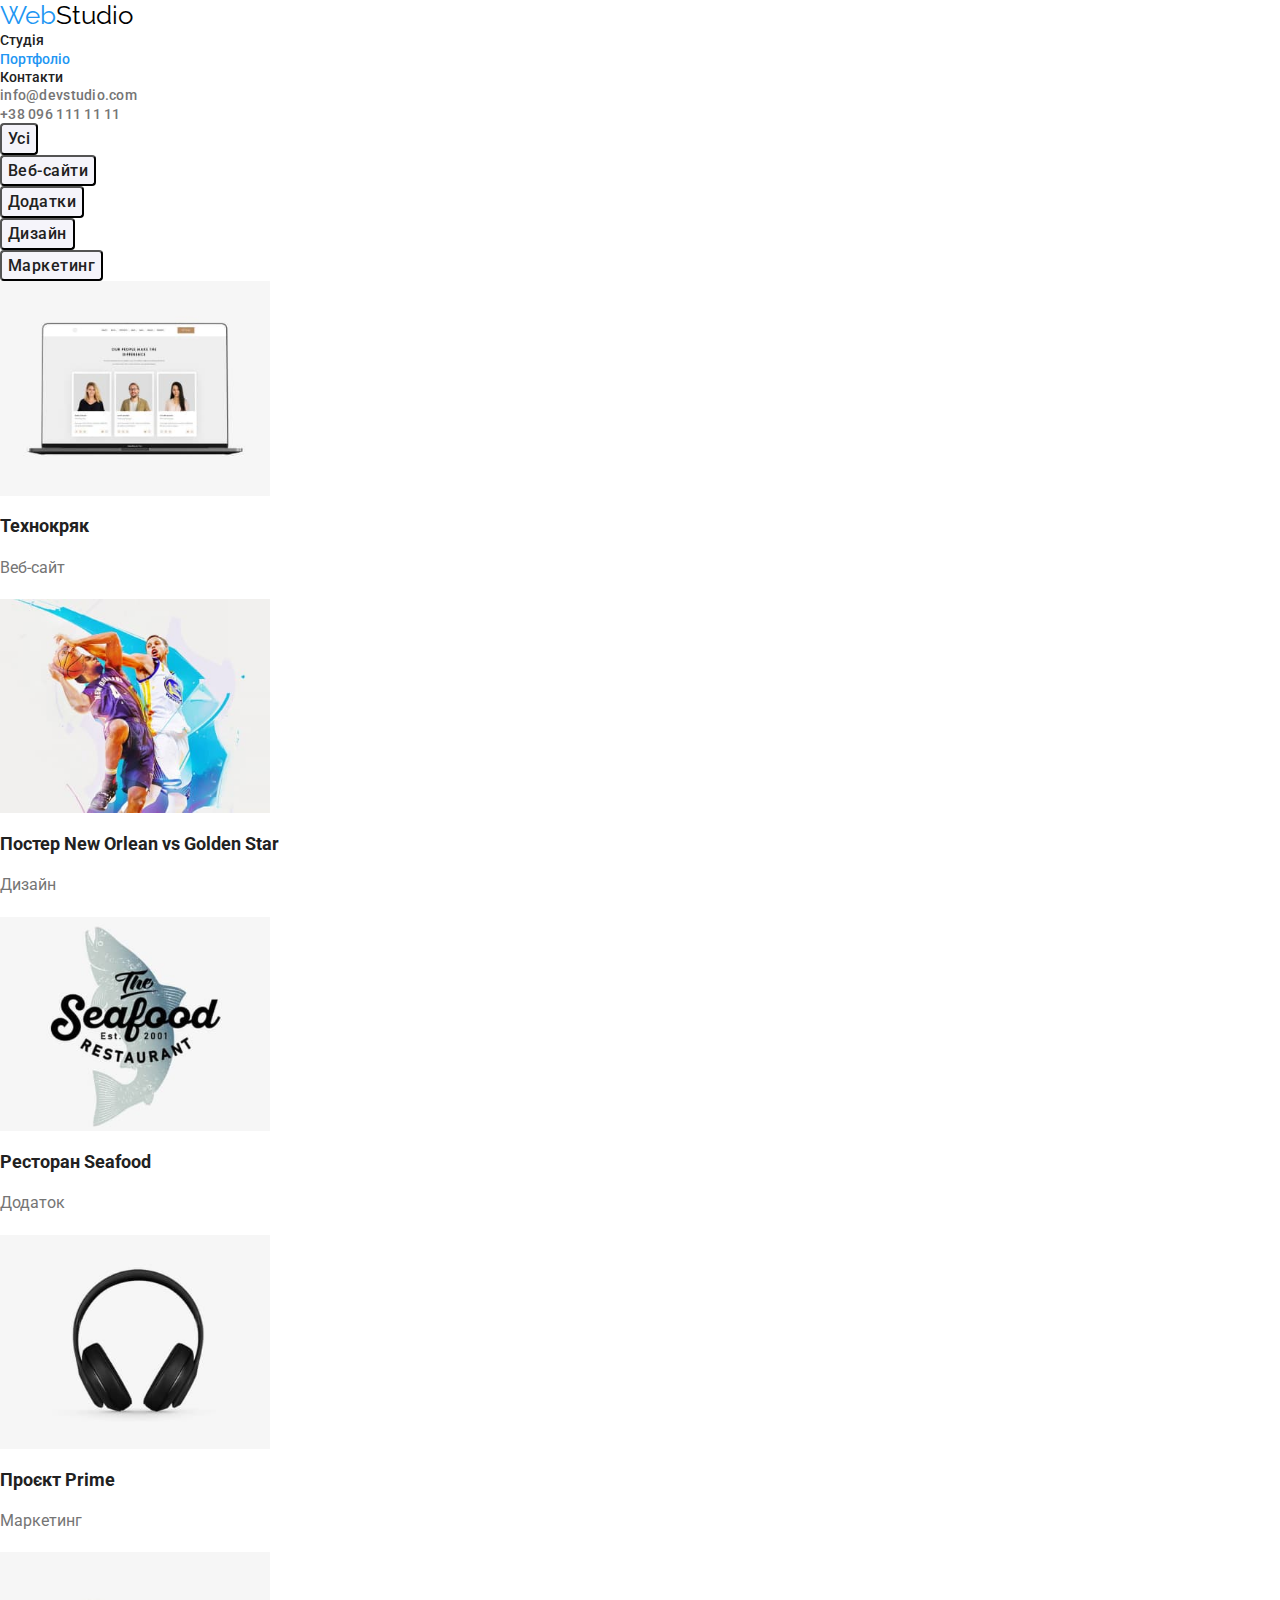
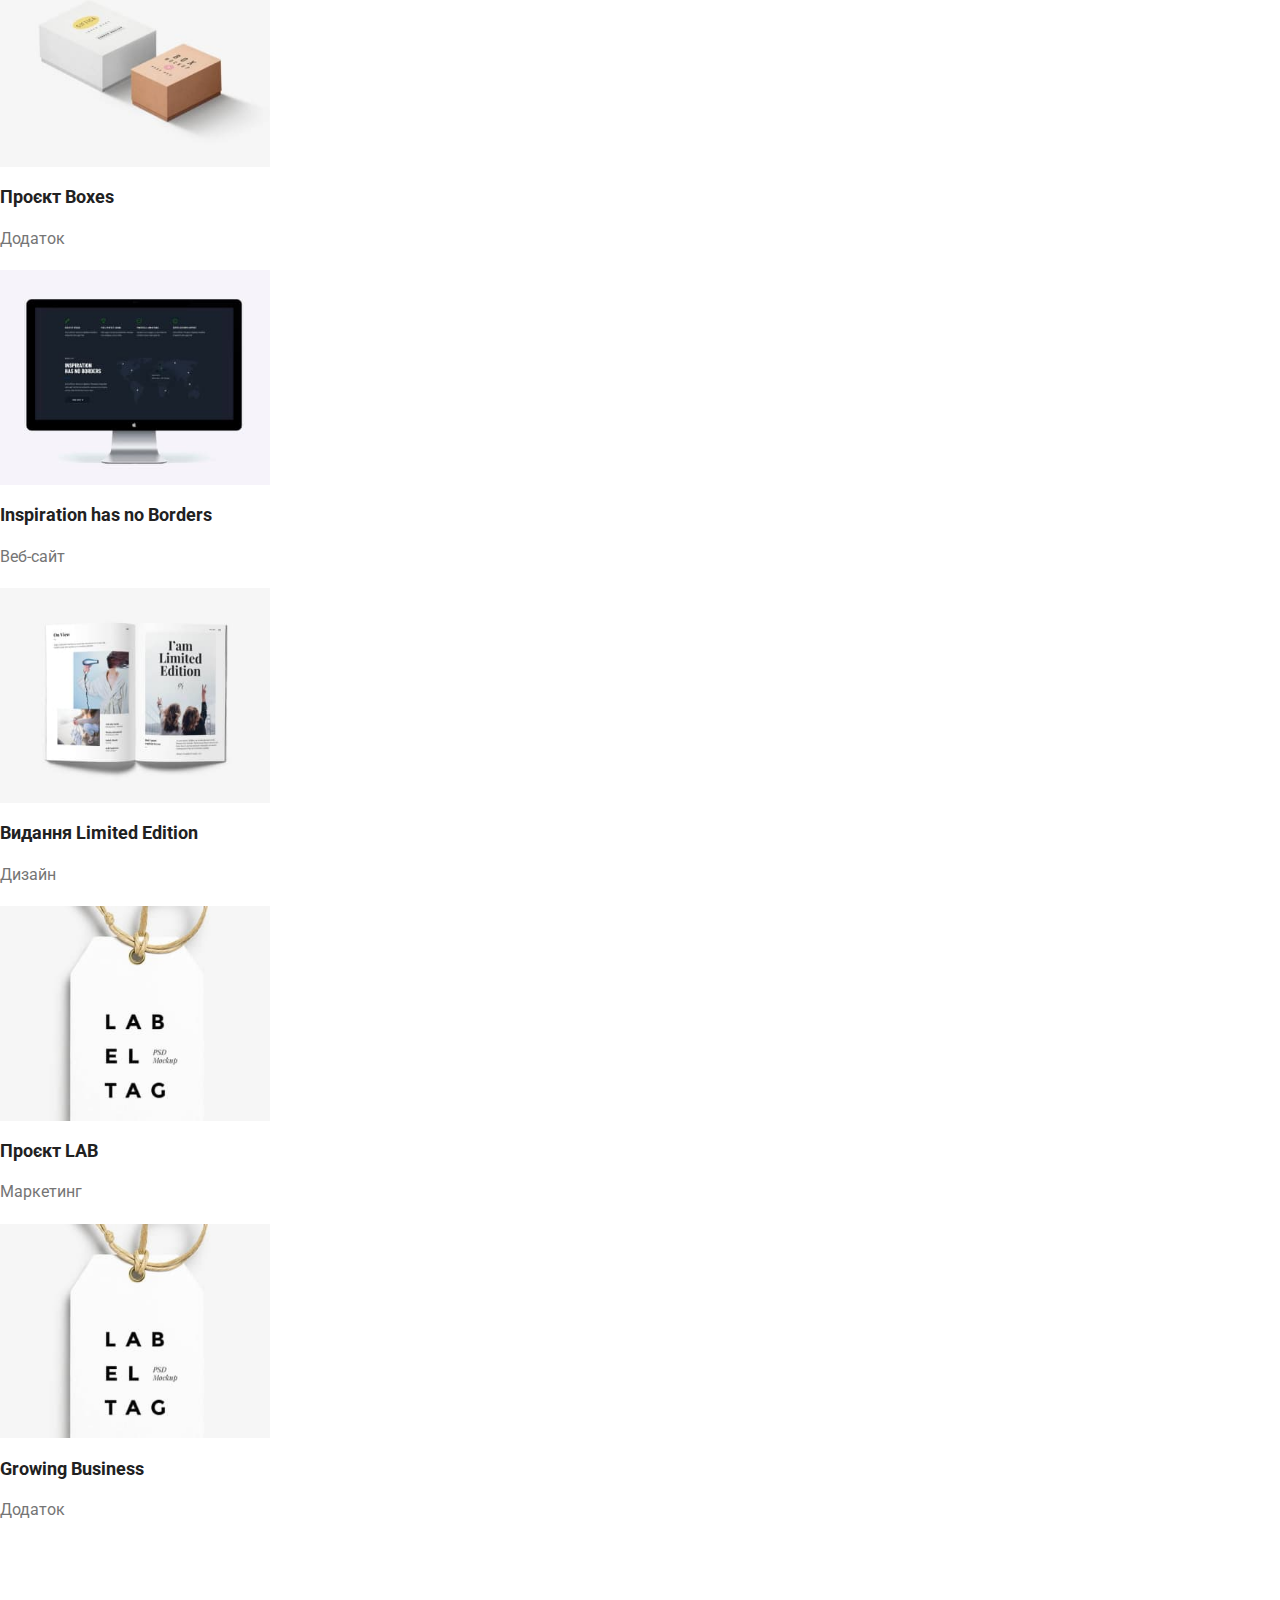
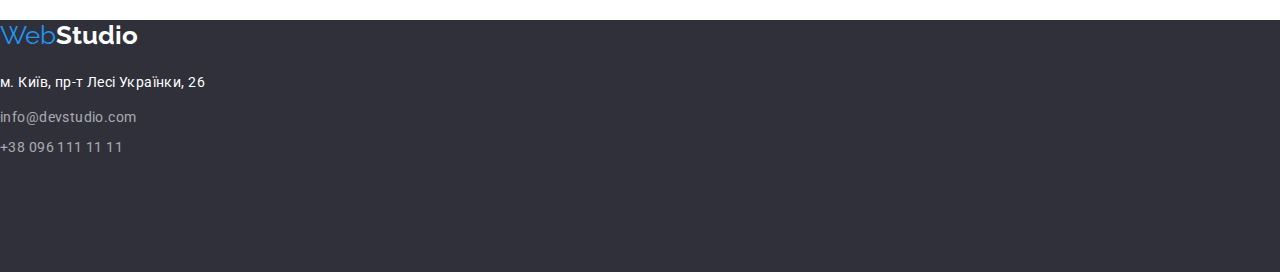
==== portfolio.html @ e9d761c6 "HW3_1" ====
<!DOCTYPE html>
<html lang="uk">

<head>
    <meta charset="UTF-8">
    <meta http-equiv="X-UA-Compatible" content="IE=edge">
    <meta name="viewport" content="width=device-width, initial-scale=1.0">
    <title>Портфоліо</title>
    <link rel="preconnect" href="https://fonts.googleapis.com">
    <link rel="preconnect" href="https://fonts.gstatic.com" crossorigin>
    <link
        href="https://fonts.googleapis.com/css2?family=Montserrat:wght@400;700&family=Raleway:wght@700&family=Roboto:wght@400;500;700;900&display=swap"
        rel="stylesheet">
        <link rel="stylesheet" href="https://cdnjs.cloudflare.com/ajax/libs/modern-normalize/1.1.0/modern-normalize.min.css">
    <link rel="stylesheet" href="./css/styles.css">
</head>

<body>
    <!-- Шапка -->
    <header>
        <nav>
            <a class="logo-link" href="/index.html">Web<span class="logo-header">Studio</span></a>
        <ul class="site-nav-list">
            <li ><a href="./index.html" class="link">Студія</a></li>
            <li><a href="./portfolio.html" class="link-current">Портфоліо</a></li>
            <li><a href="" class="link">Контакти</a></li>
            </ul>
        </nav>

        <ul>
            <li><a href="mailto:info@devstudio.com" class="link-adress">info@devstudio.com</a></li>
            <li><a href="tel:380961111111" class="link-adress">+38 096 111 11 11</a></li>
        </ul>
        
    </header>
    <main>
        <!-- Блок Нав -->
       <section class="section-nav">
        <ul>
           <li><button type="button" class="section-nav-button">Усі</bytton></li>
           <li><button type="button" class="section-nav-button">Веб-сайти</bytton></li>
           <li><button type="button" class="section-nav-button">Додатки</bytton></li>
           <li><button type="button" class="section-nav-button">Дизайн</bytton></li>
           <li><button type="button" class="section-nav-button">Маркетинг</bytton></li>
        </ul>
       
       <!-- Приклади робіт-->
    
            <ul class="section-example"> 
            <li><img src="./images/web-site.jpg" width="270" alt="Технокряк Вебсайт">
                <h2 class="section-example-tittle">Технокряк</h2>
                <p class="section-example-text">Веб-сайт</p>
            </li>
            <li><img src="./images/design.jpg" width="270" alt="Poster New Orlean vs Golden Star">
                <h2 class="section-example-tittle">Постер New Orlean vs Golden Star</h2>
                <p class="section-example-text">Дизайн</p>
            </li>
            <li><img src="./images/addition.jpg" width="270" alt="Ресторан Seafood">
                <h2 class="section-example-tittle">Ресторан Seafood</h2>
                <p class="section-example-text">Додаток</p>
            </li>
            <li><img src="./images/project-prime.jpg" width="270" alt="Проєкт Prime">
                <h2 class="section-example-tittle">Проєкт Prime</h2>
                <p class="section-example-text">Маркетинг</p>
            </li>
            <li><img src="./images/project-boxes.jpg" width="270" alt="Проєкт Boxes">
                <h2 class="section-example-tittle">Проєкт Boxes</h2>
                <p class="section-example-text">Додаток</p>
            </li>
            <li><img src="./images/Inspiration-has-no-Borders-site.jpg" width="270" alt="Web site Inspiration has no Borders">
                <h2 class="section-example-tittle">Inspiration has no Borders</h2>
                <p class="section-example-text">Веб-сайт</p>
            </li>
            <li><img src="./images/Limited-Edition-design.jpg" width="270" alt="Видання Limited Edition">
                <h2 class="section-example-tittle">Видання Limited Edition</h2>
                <p class="section-example-text">Дизайн</p>
            </li>
            <li><img src="./images/project-lab.jpg" width="270" alt="Проєкт LAB">
                <h2 class="section-example-tittle">Проєкт LAB</h2>
                <p class="section-example-text">Маркетинг</p>
            </li>
            <li><img src="./images/project-lab.jpg" width="270" alt="Growing Business">
                <h2 class="section-example-tittle">Growing Business</h2>
                <p class="section-example-text">Додаток</p>
            </li>
        </ul>
    </section>
    </main>
    <!-- Футер -->
    <footer class="footer">
        <a class="logo-link" href="/index.html">Web<span class="logo-footer">Studio</span></a>
        <address class="adress">
        м. Київ, пр-т Лесі Українки, 26
        </address>
        
        <address>
            <a href="mailto:info@devstudio.com"><p class="footer-adress">info@devstudio.com</p></a>
            <a href="tel:+380961111111"><p class="footer-adress">+38 096 111 11 11</p></a>
        </address>
    </footer>
</body>

</html>
---- css/styles.css ----
body {
background-color: #FFFFFF;
color: #212121;
font-style: normal;
font-weight: 400;
font-family: 'Roboto', 'Montserrat', 'Raleway', sans-serif;
}
ul {
    list-style: none;
    padding: 0;
        margin: 0;
}
.list {
    padding: 0;
    margin: 0;
}

/* h1,
h2,
h3,
p,
ul {
    margin-top: 0;
    margin-bottom: 0;
} */

:root {
    --primary-text-color: #212121;
    --secondary-text-color: #757575;
    --white-color: #FFFFFF;
    --accent-color: #2196F3;
    --secondary-back-color: #F5F5F5;
}
/* колір основного тексту #212121 */

/* колір другорядного тексту #757575 */

/* білий колір #FFFFFF */

/* акцент #2196F3 */

/* другорядний колір фону #F5F5F5 */



/* Шапка */
.logo-link{
    font-family: 'Raleway';
        font-style: normal;
        font-size: 26px;
        line-height: 1.2;
         color: #2196F3;
}

.logo-header {
    font-family: 'Raleway';
font-style: normal;
font-size: 26px;
line-height: 1.2;
color: #000;
}

 a{
    text-decoration: none;
}

.link-current {
    font-family: 'Roboto';
    font-style: normal;
    font-weight: 500;
    font-size: 14px;
    line-height: 1.15;
    color: #2196F3;
}

.link {
    font-family: 'Roboto';
    font-style: normal;
    font-weight: 500;
    font-size: 14px;
    line-height: 1.15;
    color: var(--primary-text-color);
}

.link-adress {
    font-family: 'Roboto';
    font-style: normal;
    font-weight: 500;
    font-size: 14px;
    line-height: 1.2;
    letter-spacing: 0.02em;
    
    color: #757575;
}

.container {
    margin-left: 15px;
    margin-right: 15px;
    width: 1200px;
    outline: 2px solid tomato;
}

/* Блок Герой */
.hero {
    margin: 0px;
    background: #2F303A;
    text-align: center;
}
.hero-description {
      margin-top: 0px;
      padding-top: 200px;
      padding-bottom: 30px;
      margin-bottom: 40px;  
      background: #2F303A;
    color: #FFFFFF;
    font-family: 'Roboto';
font-style: normal;
font-weight: 900;
font-size: 44px;
line-height: 1.4;
letter-spacing: 0.06em;
text-transform: uppercase;
}

.hero-button {
    width: 216px;
    height: 50px;
    left: 692px;
    top: 430px;
    background: #2196F3;
    box-shadow: 0px 4px 4px rgba(0, 0, 0, 0.15);
border-radius: 4px;

    font-family: 'Roboto';
    font-style: normal;
    font-size: 16px;
    font-weight: 700;
    line-height: 1.9;
    letter-spacing: 0.06em;
    color: #FFFFFF;
}

/* < !-- Блок Списку --> */
.section {
    margin-top: 94px;
    margin-bottom: 94px;
}
.section-tittle {
    margin-top: 0;
    margin-bottom: 10;
    font-family: 'Roboto';
    font-style: normal;
    font-size: 14px;
    line-height: 1.2;
    letter-spacing: 0.03em;
    text-transform: uppercase;
    
    color: #212121;
    
}

.section-description {
   
    font-family: 'Roboto';
font-style: normal;
font-size: 14px;
line-height: 1.2;
/* or 171% */

letter-spacing: 0.03em;

color: #757575;  
       }

/* Блок з Фото */

.foto .tittle {
    text-align: center;
    margin-top: 0;
    margin-bottom: 50px;
        font-size: 36px;
        line-height: 1.2;
}
/* < !-- Команда --> */
.team {
    display: inline-block;
    margin-top: 94px;
    padding-bottom: 94px;
    width: 1600px;
height: 648px;
left: 0px;
top: 1446px;
background: #F5F4FA;
}

.team-tittle {
    padding-top: 94px;
    padding-bottom: 50px;
    font-family: 'Roboto';
    font-style: normal;
    font-size: 36px;
    line-height: 1.2;
    text-align: center;
    letter-spacing: 0.03em;
    
    color: #212121;
}

.team-name {
    font-family: 'Roboto';
    font-style: normal;
    font-weight: 500;
    font-size: 16px;
    line-height: 1.2;
    letter-spacing: 0.03em;
    
    color: #212121;
    
        
}

    .team-description {
        font-family: 'Roboto';
        font-style: normal;
        font-size: 16px;
        line-height: 1.2;
        letter-spacing: 0.03em;
        color: #757575;
        margin-bottom: 20px;
    }

/* Футер */
.footer {
    margin-top: 94px;
    width: 1600px;
    height: 252px;
    left: 0px;
    top: 2094px;
    color: #FFFFFF;
    background: #2F303A;

   }
.adress {
    margin-top: 20px;
    font-family: 'Roboto';
font-style: normal;
font-size: 14px;
line-height: 1.7;
letter-spacing: 0.03em;
color: #FFFFFF;
}
.footer-adress {
    margin-top: 9px
    font-family: 'Roboto';
font-style: normal;
font-size: 14px;
line-height: 1.2;
letter-spacing: 0.03em;

color: rgba(255, 255, 255, 0.6);
}   
.logo-footer {
    font-family: 'Raleway';
font-style: normal;
font-weight: 700;
font-size: 26px;
line-height: 1.2;
color: #FFF;
}
/* Портфоліо Блок Нав */


.section-nav-button {
cursor: pointer;   
background-color:  #F5F4FA;
border-radius: 4px;

font-family: 'Roboto';
font-style: normal;
font-weight: 500;
font-size: 16px;
line-height: 1.6;
text-align: center;
letter-spacing: 0.03em;

color: #212121;
} 

.section-nav-button:hover {
    background-color: var(--accent-color);
    color: var(--white-color);
}


/* Приклади Робіт */

.section-example-tittle {
     
        font-weight: 700;
        font-size: 18px;
        line-height: 1.2;
          
        
    
        color: #212121;
}

.section-example-text 

{font-family: 'Roboto';
font-style: normal;
font-weight: 400;
font-size: 16px;
line-height: 1.9;
color: #757575;
}




.link:hover {
color: var(--accent-color)
}

.link:focus {
    color: var(--accent-color);
}

.link:active {
    color: var(--accent-color)
}

.link-current:hover {
    color:var(--accent-color)
}

.link-current:focus {
    color: var(--accent-color);
}

.link-current:active {
    color:var(--accent-color)
}
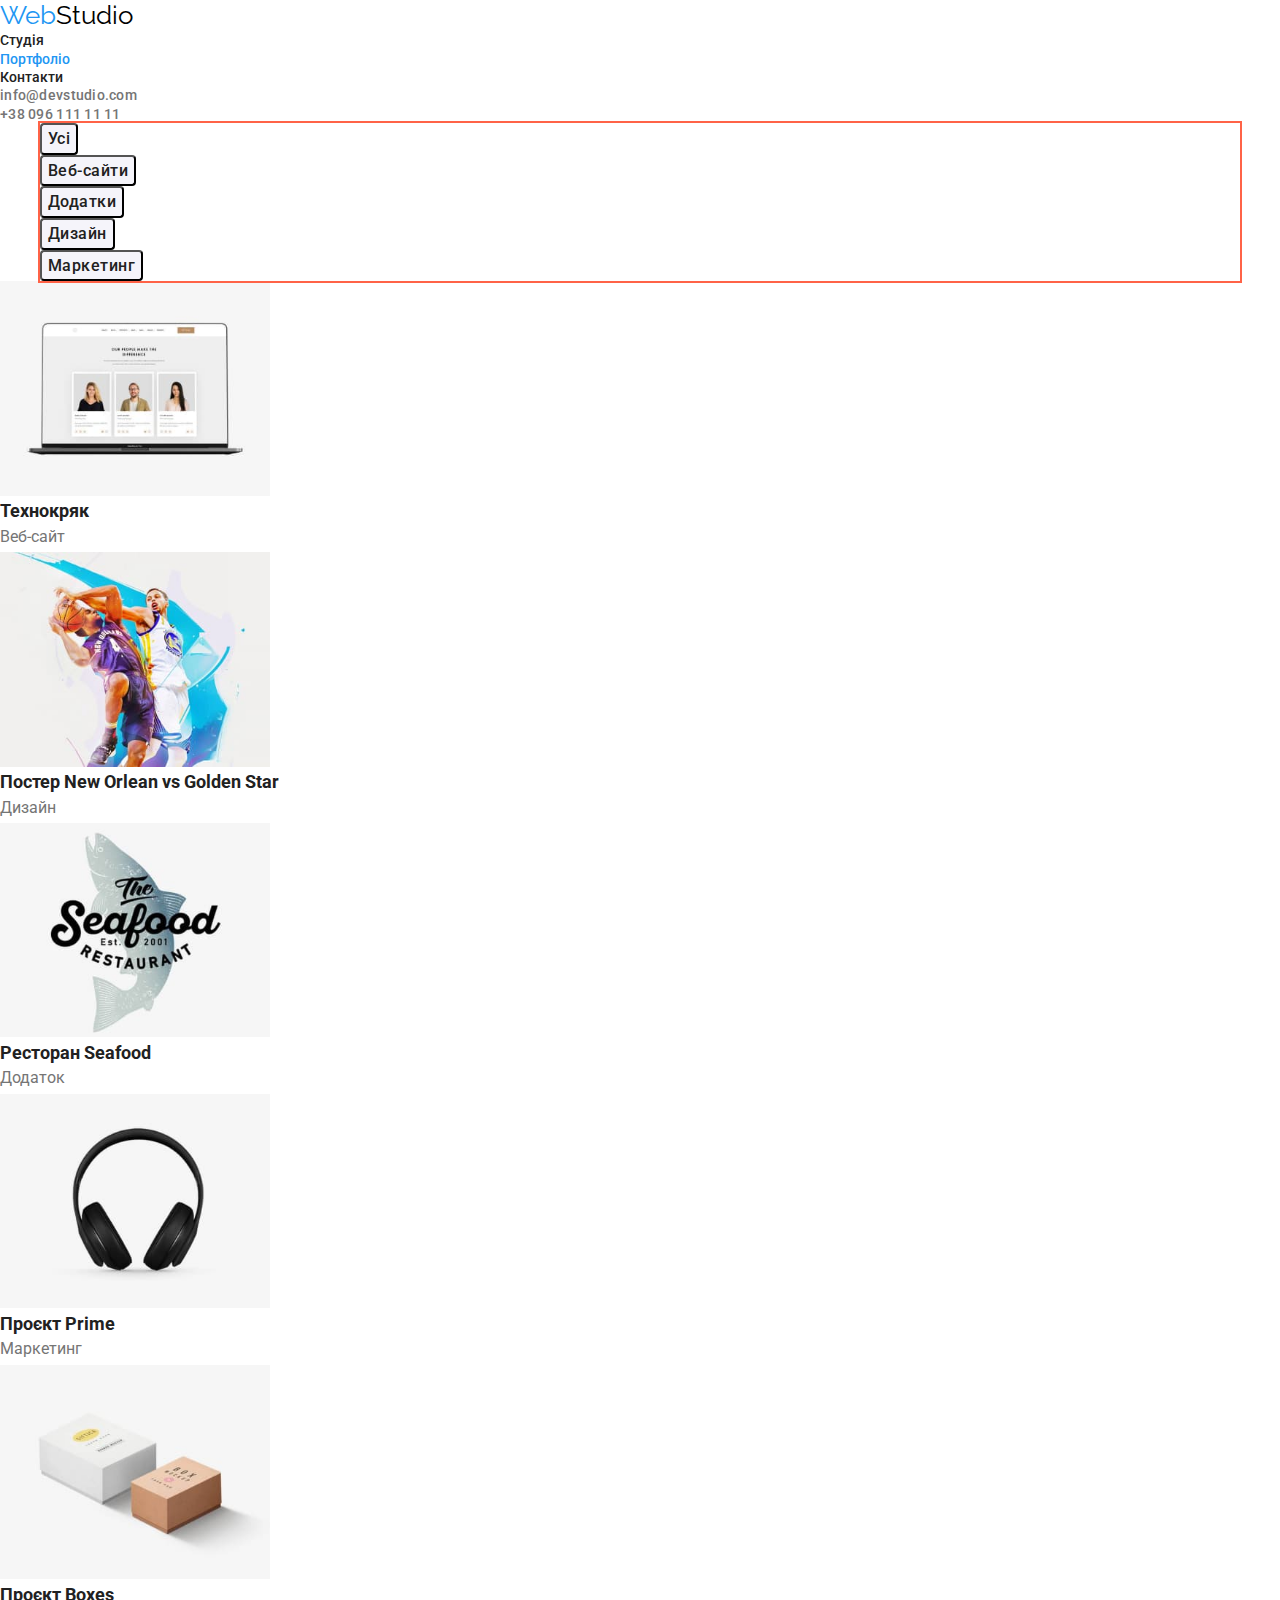
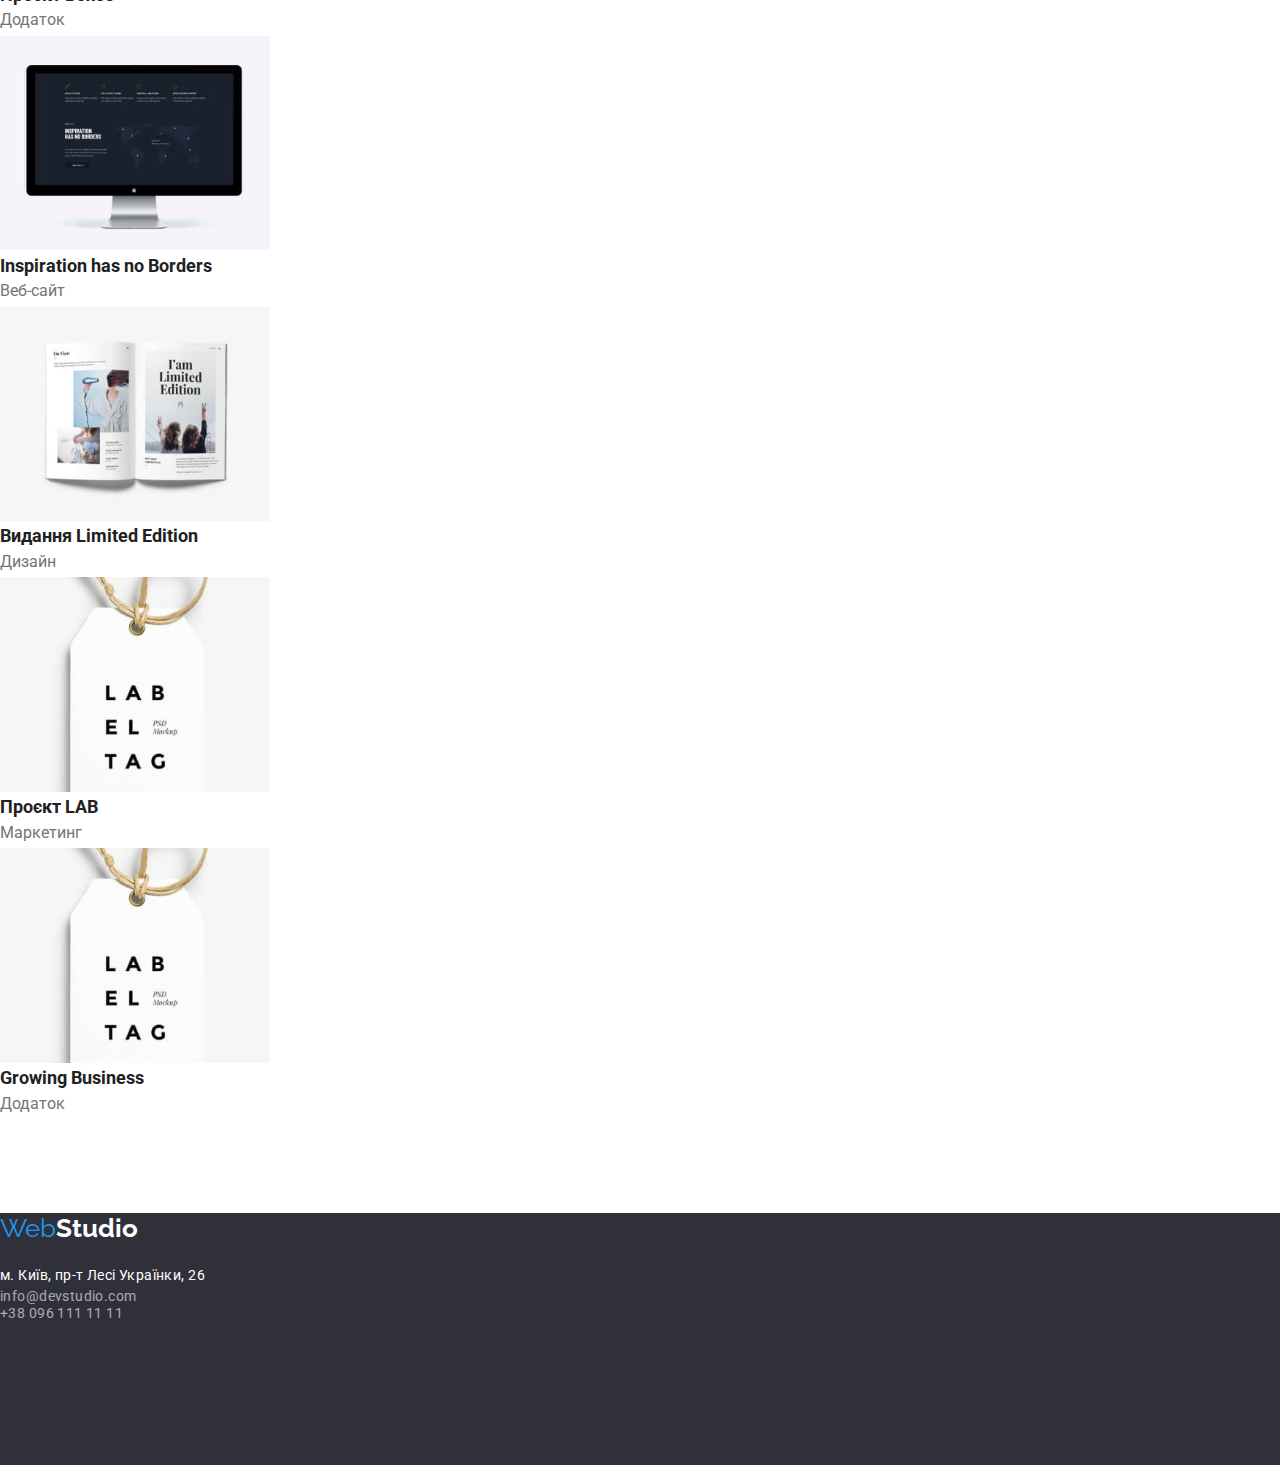
==== commit a8357fe5: "hw3_02" ====
--- a/portfolio.html
+++ b/portfolio.html
@@ -36,13 +36,21 @@
     <main>
         <!-- Блок Нав -->
        <section class="section-nav">
-        <ul>
-           <li><button type="button" class="section-nav-button">Усі</bytton></li>
-           <li><button type="button" class="section-nav-button">Веб-сайти</bytton></li>
-           <li><button type="button" class="section-nav-button">Додатки</bytton></li>
-           <li><button type="button" class="section-nav-button">Дизайн</bytton></li>
-           <li><button type="button" class="section-nav-button">Маркетинг</bytton></li>
-        </ul>
+        <div class="container">
+            <ul>
+                <li><button type="button" class="section-nav-button">Усі</bytton>
+                </li>
+                <li><button type="button" class="section-nav-button">Веб-сайти</bytton>
+                </li>
+                <li><button type="button" class="section-nav-button">Додатки</bytton>
+                </li>
+                <li><button type="button" class="section-nav-button">Дизайн</bytton>
+                </li>
+                <li><button type="button" class="section-nav-button">Маркетинг</bytton>
+                </li>
+            </ul>
+        </div>
+        
        
        <!-- Приклади робіт-->
     
--- a/css/styles.css
+++ b/css/styles.css
@@ -15,18 +15,19 @@
     margin: 0;
 }
 
-/* h1,
+h1,
 h2,
 h3,
 p,
 ul {
     margin-top: 0;
     margin-bottom: 0;
-} */
+}
 
 :root {
     --primary-text-color: #212121;
     --secondary-text-color: #757575;
+
     --white-color: #FFFFFF;
     --accent-color: #2196F3;
     --secondary-back-color: #F5F5F5;
@@ -42,8 +43,47 @@
 /* другорядний колір фону #F5F5F5 */
 
 
+/* Header */
+.header {
+width: 1600px;
+margin: 0 auto;
+}
+
+.container {
+    margin-left: 15px;
+    margin-right: 15px;
+    width: 1200px;
+    outline: 2px solid tomato;
+    margin: 0 auto;
+}
 
 /* Шапка */
+.header-container {
+    display: flex;
+    justify-content: space-between;
+    align-items: center;
+    gap: 344px;
+}
+
+.header-nav {
+    display: flex;
+    justify-content: space-between;
+    flex-grow: 1;
+    align-items: center;
+    gap: 94px
+}
+
+.header-menu {
+    display: flex;
+    gap: 50px;
+}
+
+.header-adress {
+    display: flex;
+    gap: 50px;
+}
+
+
 .logo-link{
     font-family: 'Raleway';
         font-style: normal;
@@ -93,12 +133,7 @@
     color: #757575;
 }
 
-.container {
-    margin-left: 15px;
-    margin-right: 15px;
-    width: 1200px;
-    outline: 2px solid tomato;
-}
+
 
 /* Блок Герой */
 .hero {
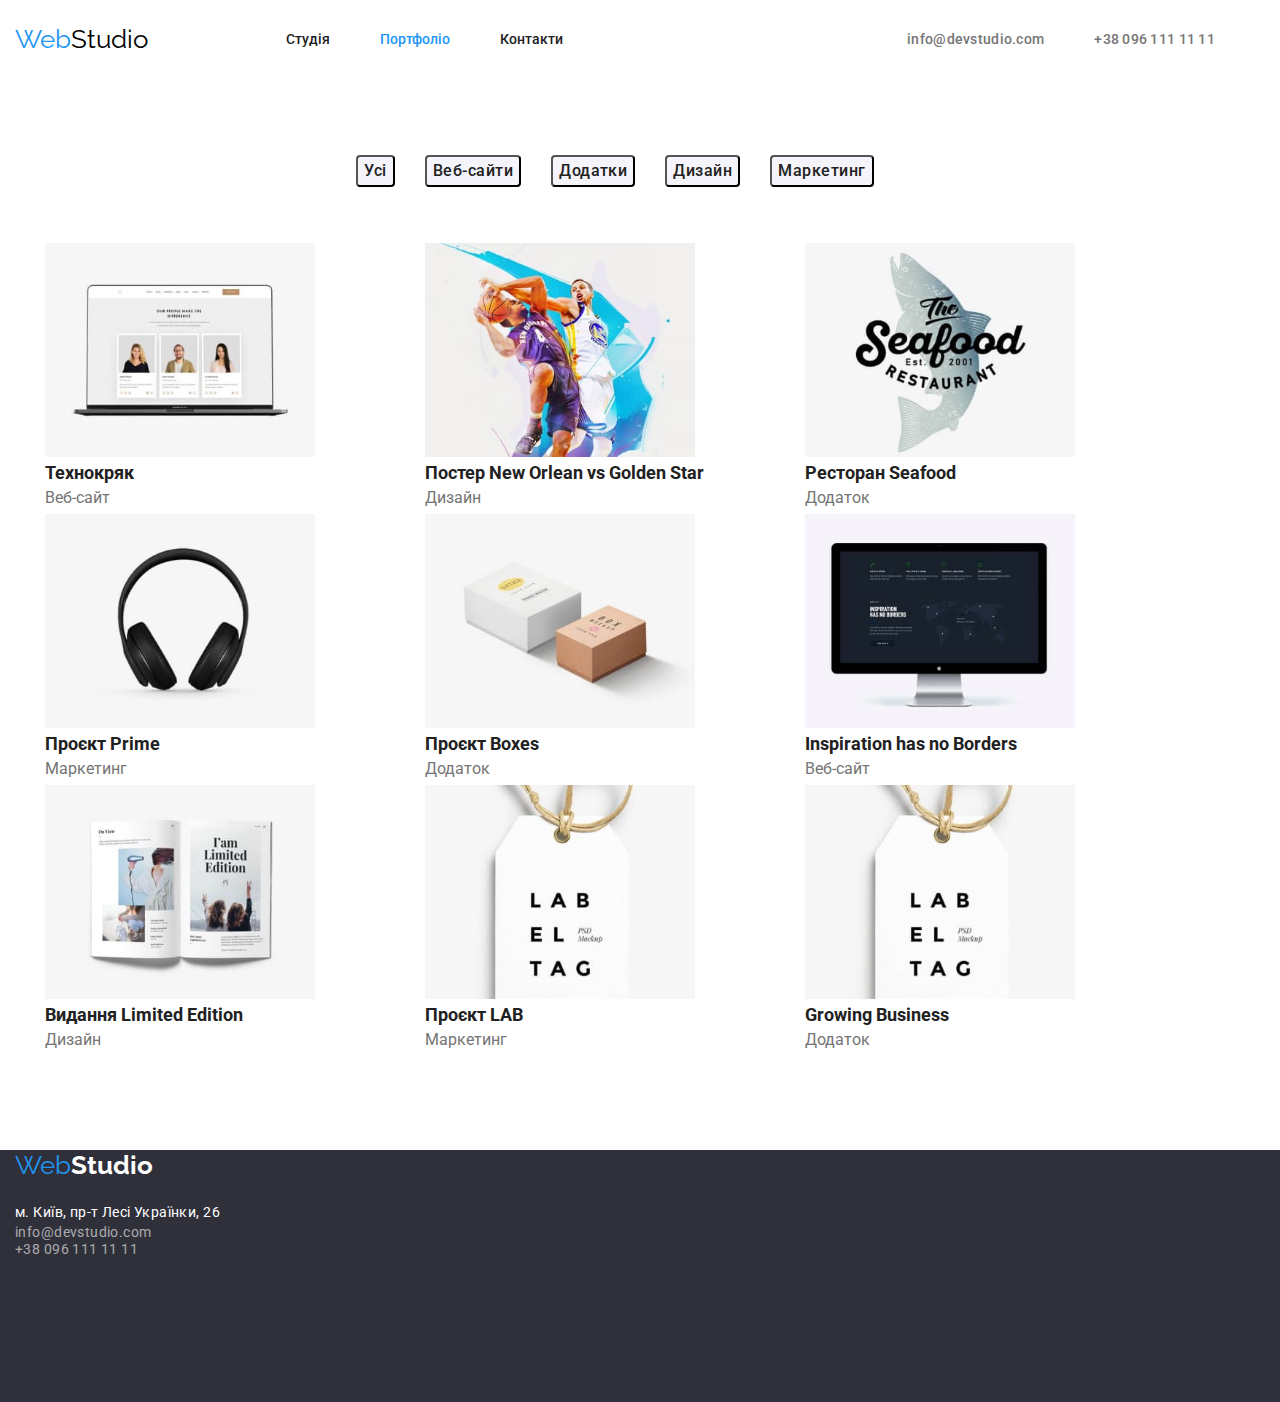
==== commit 301ccf2b: "hw3_start1" ====
--- a/portfolio.html
+++ b/portfolio.html
@@ -17,27 +17,31 @@
 
 <body>
     <!-- Шапка -->
-    <header>
-        <nav>
-            <a class="logo-link" href="/index.html">Web<span class="logo-header">Studio</span></a>
-        <ul class="site-nav-list">
-            <li ><a href="./index.html" class="link">Студія</a></li>
-            <li><a href="./portfolio.html" class="link-current">Портфоліо</a></li>
-            <li><a href="" class="link">Контакти</a></li>
-            </ul>
-        </nav>
+    <header class="header">
+        <div class="container">
+            <div class="header-container">
+                <nav class="header-nav">
+                    <a class="logo-link" href="/index.html">Web<span class="logo-header">Studio</span></a>
+                    <ul class="header-menu">
+                        <li><a href="./index.html" class="link">Студія</a></li>
+                        <li><a href="./portfolio.html" class="link-current">Портфоліо</a></li>
+                        <li><a href="" class="link">Контакти</a></li>
+                    </ul>
+                </nav>
+                
+                <ul class="header-adress">
+                    <li><a href="mailto:info@devstudio.com" class="link-adress">info@devstudio.com</a></li>
+                    <li><a href="tel:380961111111" class="link-adress">+38 096 111 11 11</a></li>
+                </ul>
+            </div>
+        </div>
+    </header>
 
-        <ul>
-            <li><a href="mailto:info@devstudio.com" class="link-adress">info@devstudio.com</a></li>
-            <li><a href="tel:380961111111" class="link-adress">+38 096 111 11 11</a></li>
-        </ul>
-        
-    </header>
     <main>
         <!-- Блок Нав -->
        <section class="section-nav">
         <div class="container">
-            <ul>
+            <ul class="section-list">
                 <li><button type="button" class="section-nav-button">Усі</bytton>
                 </li>
                 <li><button type="button" class="section-nav-button">Веб-сайти</bytton>
@@ -53,58 +57,66 @@
         
        
        <!-- Приклади робіт-->
-    
+       <div class="container">
             <ul class="section-example"> 
-            <li><img src="./images/web-site.jpg" width="270" alt="Технокряк Вебсайт">
+            <li class="example-items"><img src="./images/web-site.jpg" width="270" alt="Технокряк Вебсайт">
                 <h2 class="section-example-tittle">Технокряк</h2>
                 <p class="section-example-text">Веб-сайт</p>
             </li>
-            <li><img src="./images/design.jpg" width="270" alt="Poster New Orlean vs Golden Star">
+            <li class="example-items"><img src="./images/design.jpg" width="270" alt="Poster New Orlean vs Golden Star">
                 <h2 class="section-example-tittle">Постер New Orlean vs Golden Star</h2>
                 <p class="section-example-text">Дизайн</p>
             </li>
-            <li><img src="./images/addition.jpg" width="270" alt="Ресторан Seafood">
+            <li class="example-items"><img src="./images/addition.jpg" width="270" alt="Ресторан Seafood">
                 <h2 class="section-example-tittle">Ресторан Seafood</h2>
                 <p class="section-example-text">Додаток</p>
             </li>
-            <li><img src="./images/project-prime.jpg" width="270" alt="Проєкт Prime">
+            <li class="example-items"><img src="./images/project-prime.jpg" width="270" alt="Проєкт Prime">
                 <h2 class="section-example-tittle">Проєкт Prime</h2>
                 <p class="section-example-text">Маркетинг</p>
             </li>
-            <li><img src="./images/project-boxes.jpg" width="270" alt="Проєкт Boxes">
+            <li class="example-items"><img src="./images/project-boxes.jpg" width="270" alt="Проєкт Boxes">
                 <h2 class="section-example-tittle">Проєкт Boxes</h2>
                 <p class="section-example-text">Додаток</p>
             </li>
-            <li><img src="./images/Inspiration-has-no-Borders-site.jpg" width="270" alt="Web site Inspiration has no Borders">
+            <li class="example-items"><img src="./images/Inspiration-has-no-Borders-site.jpg" width="270" alt="Web site Inspiration has no Borders">
                 <h2 class="section-example-tittle">Inspiration has no Borders</h2>
                 <p class="section-example-text">Веб-сайт</p>
             </li>
-            <li><img src="./images/Limited-Edition-design.jpg" width="270" alt="Видання Limited Edition">
+            <li class="example-items"><img src="./images/Limited-Edition-design.jpg" width="270" alt="Видання Limited Edition">
                 <h2 class="section-example-tittle">Видання Limited Edition</h2>
                 <p class="section-example-text">Дизайн</p>
             </li>
-            <li><img src="./images/project-lab.jpg" width="270" alt="Проєкт LAB">
+            <li class="example-items"><img src="./images/project-lab.jpg" width="270" alt="Проєкт LAB">
                 <h2 class="section-example-tittle">Проєкт LAB</h2>
                 <p class="section-example-text">Маркетинг</p>
             </li>
-            <li><img src="./images/project-lab.jpg" width="270" alt="Growing Business">
+            <li class="example-items"><img src="./images/project-lab.jpg" width="270" alt="Growing Business">
                 <h2 class="section-example-tittle">Growing Business</h2>
                 <p class="section-example-text">Додаток</p>
             </li>
         </ul>
+    </div>
     </section>
     </main>
     <!-- Футер -->
     <footer class="footer">
-        <a class="logo-link" href="/index.html">Web<span class="logo-footer">Studio</span></a>
+        <div class="container">
+            <a class="logo-link" href="/index.html">Web<span class="logo-footer">Studio</span></a>
         <address class="adress">
-        м. Київ, пр-т Лесі Українки, 26
+            м. Київ, пр-т Лесі Українки, 26
         </address>
         
         <address>
-            <a href="mailto:info@devstudio.com"><p class="footer-adress">info@devstudio.com</p></a>
-            <a href="tel:+380961111111"><p class="footer-adress">+38 096 111 11 11</p></a>
+            <a href="mailto:info@devstudio.com">
+                <p class="footer-adress">info@devstudio.com</p>
+            </a>
+            <a href="tel:+380961111111">
+                <p class="footer-adress">+38 096 111 11 11</p>
+            </a>
         </address>
+    </div>
+        
     </footer>
 </body>
 
--- a/css/styles.css
+++ b/css/styles.css
@@ -47,14 +47,17 @@
 .header {
 width: 1600px;
 margin: 0 auto;
+padding-top: 24px;
+padding-bottom: 25px;
 }
 
 .container {
     margin-left: 15px;
     margin-right: 15px;
     width: 1200px;
-    outline: 2px solid tomato;
-    margin: 0 auto;
+    
+    
+    
 }
 
 /* Шапка */
@@ -70,7 +73,9 @@
     justify-content: space-between;
     flex-grow: 1;
     align-items: center;
-    gap: 94px
+    gap: 94px;
+    
+    
 }
 
 .header-menu {
@@ -136,25 +141,44 @@
 
 
 /* Блок Герой */
+.hero-container {
+    display: flex;
+    align-items: center;
+    flex-direction:column;
+    justify-content:center;
+    padding-bottom: 200px;
+    padding-top: 200px;
+    
+    
+        
+}
+
+
 .hero {
     margin: 0px;
     background: #2F303A;
     text-align: center;
+    width: 1600px;
 }
 .hero-description {
-      margin-top: 0px;
-      padding-top: 200px;
-      padding-bottom: 30px;
-      margin-bottom: 40px;  
-      background: #2F303A;
-    color: #FFFFFF;
-    font-family: 'Roboto';
-font-style: normal;
-font-weight: 900;
-font-size: 44px;
-line-height: 1.4;
-letter-spacing: 0.06em;
-text-transform: uppercase;
+   
+    width: 696px;
+    border-radius: nullpx;
+    
+          margin-top: 0px;
+          padding-bottom: 30px;
+          margin-bottom: 40px;  
+          background: #2F303A;
+        color: #FFFFFF;
+        font-family: 'Roboto';
+    font-style: normal;
+    font-weight: 900;
+    font-size: 44px;
+    line-height: 1.4;
+    letter-spacing: 0.06em;
+    text-transform: uppercase;
+    text-align: center;
+
 }
 
 .hero-button {
@@ -173,13 +197,29 @@
     line-height: 1.9;
     letter-spacing: 0.06em;
     color: #FFFFFF;
+    
 }
 
 /* < !-- Блок Списку --> */
+
 .section {
+    margin: 0 auto;
     margin-top: 94px;
     margin-bottom: 94px;
-}
+    width: 1600px;
+
+    
+}
+
+.section-list {
+    display: flex;
+    gap: 30px;
+    justify-content: space-between;
+    align-items: center;
+   
+}
+
+
 .section-tittle {
     margin-top: 0;
     margin-bottom: 10;
@@ -208,6 +248,12 @@
        }
 
 /* Блок з Фото */
+.foto {
+    margin: 0 auto;
+    margin-top: 94px;
+    margin-bottom: 94px;
+    width: 1600px;
+}
 
 .foto .tittle {
     text-align: center;
@@ -216,16 +262,26 @@
         font-size: 36px;
         line-height: 1.2;
 }
+
+.foto-item {
+    display: flex;
+    gap: 30px;
+}
 /* < !-- Команда --> */
 .team {
-    display: inline-block;
-    margin-top: 94px;
+       margin-top: 94px;
     padding-bottom: 94px;
     width: 1600px;
 height: 648px;
 left: 0px;
 top: 1446px;
 background: #F5F4FA;
+margin: 0 auto;
+}
+
+.team-items {
+    display: flex;
+    gap:30px;
 }
 
 .team-tittle {
@@ -273,6 +329,7 @@
     top: 2094px;
     color: #FFFFFF;
     background: #2F303A;
+    margin: 0 auto;
 
    }
 .adress {
@@ -303,6 +360,19 @@
 color: #FFF;
 }
 /* Портфоліо Блок Нав */
+
+.section-nav {
+    width: 1600px;
+    margin: 0 auto;
+}
+
+.section-list {
+    display: flex;
+    justify-content:center;
+    padding-bottom: 56px;
+    padding-top: 75px;
+}
+
 
 
 .section-nav-button {
@@ -328,6 +398,18 @@
 
 
 /* Приклади Робіт */
+
+.section-example {
+    display: flex;
+    justify-content:center;
+    flex-wrap: wrap;
+    padding-bottom: 94px;
+}
+
+
+.example-items {
+    flex-basis: calc((100% - 60px)/ 3) ;
+}
 
 .section-example-tittle {
      
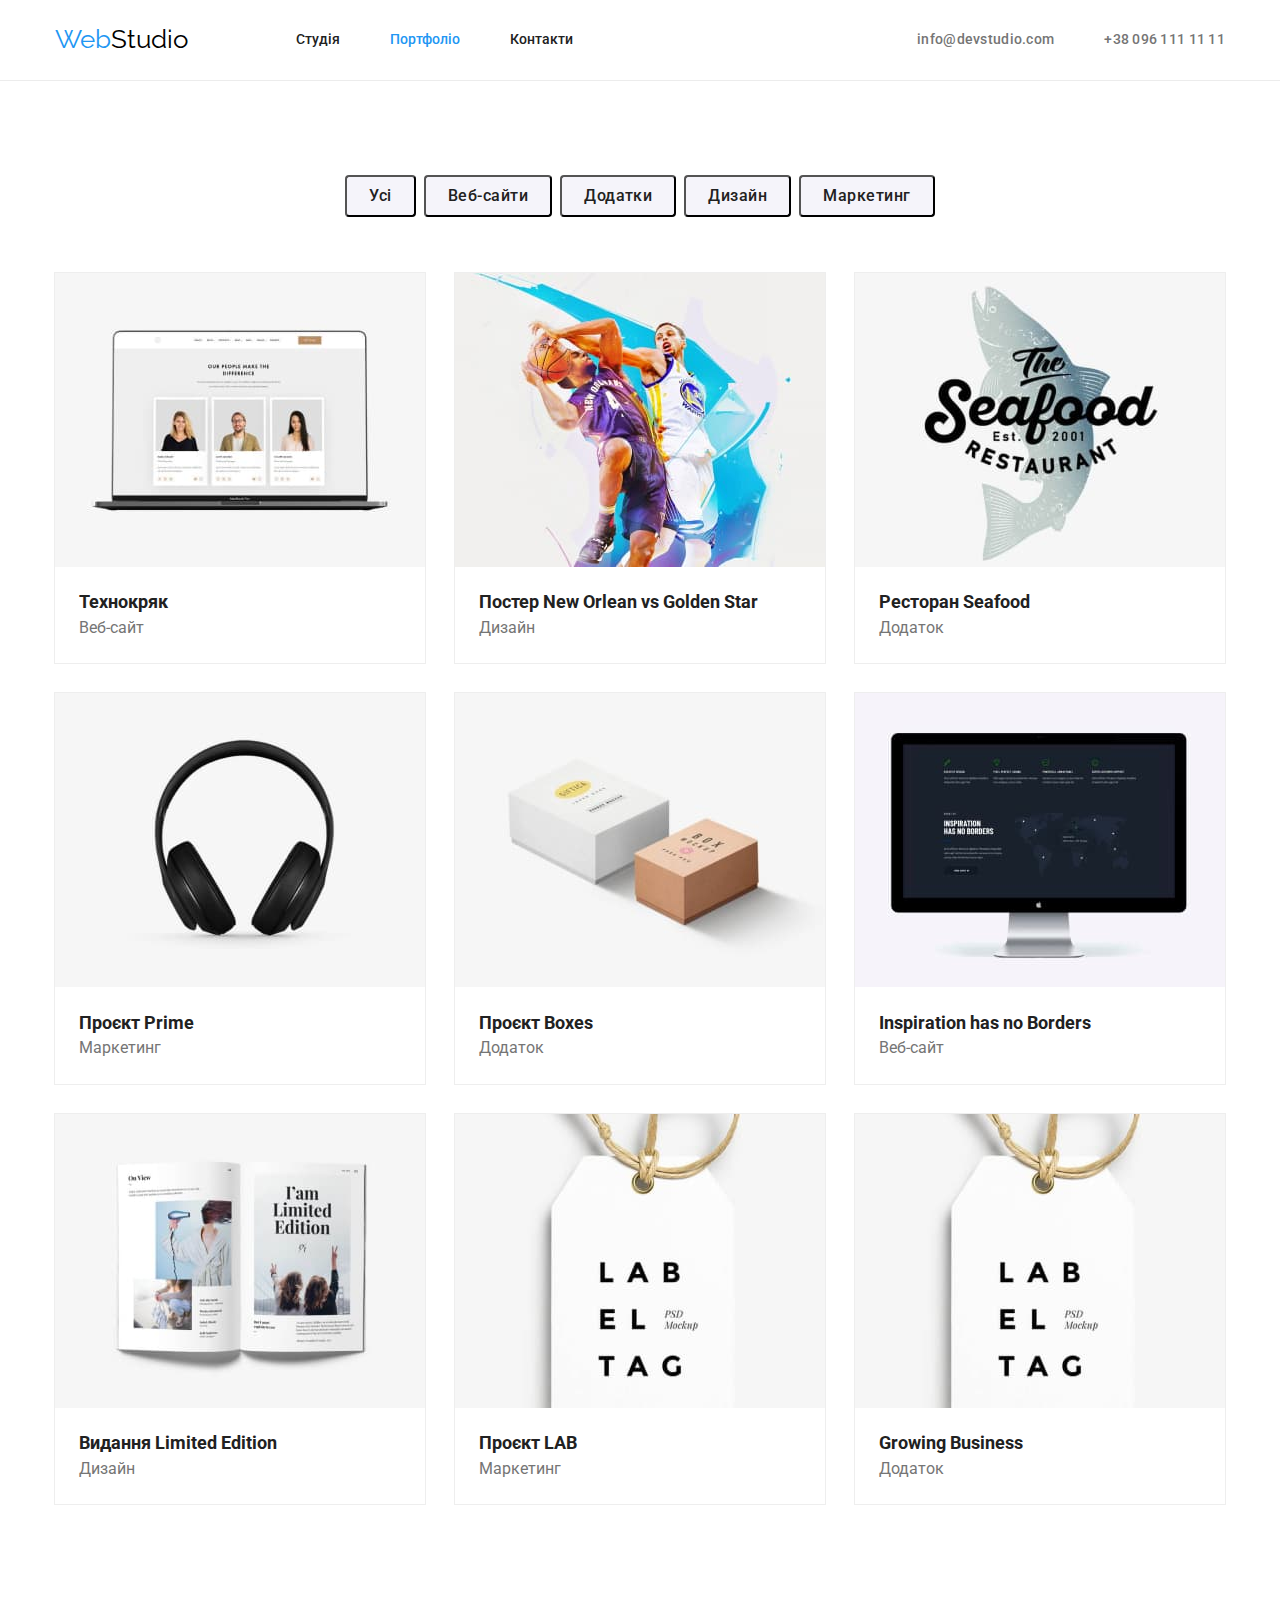
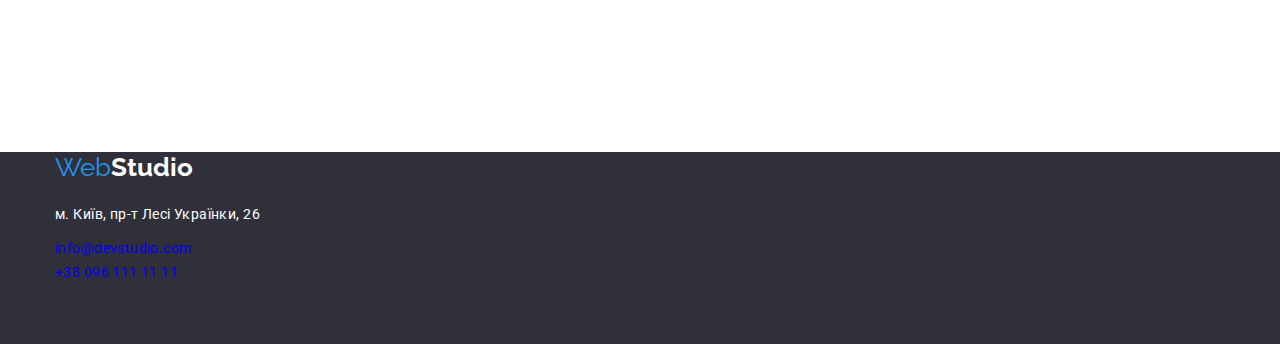
==== commit 23af485a: "HW3_2spr" ====
--- a/portfolio.html
+++ b/portfolio.html
@@ -41,7 +41,7 @@
         <!-- Блок Нав -->
        <section class="section-nav">
         <div class="container">
-            <ul class="section-list">
+            <ul class="section-items">
                 <li><button type="button" class="section-nav-button">Усі</bytton>
                 </li>
                 <li><button type="button" class="section-nav-button">Веб-сайти</bytton>
@@ -59,41 +59,61 @@
        <!-- Приклади робіт-->
        <div class="container">
             <ul class="section-example"> 
-            <li class="example-items"><img src="./images/web-site.jpg" width="270" alt="Технокряк Вебсайт">
-                <h2 class="section-example-tittle">Технокряк</h2>
+            <li class="example-items"><img src="./images/web-site.jpg" width="370" alt="Технокряк Вебсайт">
+                <div class="example-names">
+                    <h2 class="section-example-tittle">Технокряк</h2>
+                    <p class="section-example-text">Веб-сайт</p>
+                </div>
+                
+            </li>
+            <li class="example-items"><img src="./images/design.jpg" width="370" alt="Poster New Orlean vs Golden Star">
+                <div class="example-names">
+                    <h2 class="section-example-tittle">Постер New Orlean vs Golden Star</h2>
+                    <p class="section-example-text">Дизайн</p>
+                </div>
+                
+            </li>
+            <li class="example-items"><img src="./images/addition.jpg" width="370" alt="Ресторан Seafood">
+                <div class="example-names">
+                    <h2 class="section-example-tittle">Ресторан Seafood</h2>
+                <p class="section-example-text">Додаток</p>
+                </div>
+            </li>
+            <li class="example-items"><img src="./images/project-prime.jpg" width="370" alt="Проєкт Prime">
+                <div class="example-names">
+                    <h2 class="section-example-tittle">Проєкт Prime</h2>
+                <p class="section-example-text">Маркетинг</p>
+                </div>
+            </li>
+            <li class="example-items"><img src="./images/project-boxes.jpg" width="370" alt="Проєкт Boxes">
+                <div class="example-names">
+                    <h2 class="section-example-tittle">Проєкт Boxes</h2>
+                <p class="section-example-text">Додаток</p>
+                </div>
+            </li>
+            <li class="example-items"><img src="./images/Inspiration-has-no-Borders-site.jpg" width="370" alt="Web site Inspiration has no Borders">
+                <div class="example-names">
+                    <h2 class="section-example-tittle">Inspiration has no Borders</h2>
                 <p class="section-example-text">Веб-сайт</p>
+                </div>
             </li>
-            <li class="example-items"><img src="./images/design.jpg" width="270" alt="Poster New Orlean vs Golden Star">
-                <h2 class="section-example-tittle">Постер New Orlean vs Golden Star</h2>
+            <li class="example-items"><img src="./images/Limited-Edition-design.jpg" width="370" alt="Видання Limited Edition">
+                <div class="example-names">
+                    <h2 class="section-example-tittle">Видання Limited Edition</h2>
                 <p class="section-example-text">Дизайн</p>
+                </div>
             </li>
-            <li class="example-items"><img src="./images/addition.jpg" width="270" alt="Ресторан Seafood">
-                <h2 class="section-example-tittle">Ресторан Seafood</h2>
-                <p class="section-example-text">Додаток</p>
+            <li class="example-items"><img src="./images/project-lab.jpg" width="370" alt="Проєкт LAB">
+                <div class="example-names">
+                    <h2 class="section-example-tittle">Проєкт LAB</h2>
+                <p class="section-example-text">Маркетинг</p>
+                </div>
             </li>
-            <li class="example-items"><img src="./images/project-prime.jpg" width="270" alt="Проєкт Prime">
-                <h2 class="section-example-tittle">Проєкт Prime</h2>
-                <p class="section-example-text">Маркетинг</p>
-            </li>
-            <li class="example-items"><img src="./images/project-boxes.jpg" width="270" alt="Проєкт Boxes">
-                <h2 class="section-example-tittle">Проєкт Boxes</h2>
-                <p class="section-example-text">Додаток</p>
-            </li>
-            <li class="example-items"><img src="./images/Inspiration-has-no-Borders-site.jpg" width="270" alt="Web site Inspiration has no Borders">
-                <h2 class="section-example-tittle">Inspiration has no Borders</h2>
-                <p class="section-example-text">Веб-сайт</p>
-            </li>
-            <li class="example-items"><img src="./images/Limited-Edition-design.jpg" width="270" alt="Видання Limited Edition">
-                <h2 class="section-example-tittle">Видання Limited Edition</h2>
-                <p class="section-example-text">Дизайн</p>
-            </li>
-            <li class="example-items"><img src="./images/project-lab.jpg" width="270" alt="Проєкт LAB">
-                <h2 class="section-example-tittle">Проєкт LAB</h2>
-                <p class="section-example-text">Маркетинг</p>
-            </li>
-            <li class="example-items"><img src="./images/project-lab.jpg" width="270" alt="Growing Business">
-                <h2 class="section-example-tittle">Growing Business</h2>
-                <p class="section-example-text">Додаток</p>
+            <li class="example-items"><img src="./images/project-lab.jpg" width="370" alt="Growing Business">
+                <div class="example-names">
+                    <h2 class="section-example-tittle">Growing Business</h2>
+                    <p class="section-example-text">Додаток</p>
+                </div>
             </li>
         </ul>
     </div>
@@ -107,12 +127,13 @@
             м. Київ, пр-т Лесі Українки, 26
         </address>
         
-        <address>
+        <address class="footer-adress">
             <a href="mailto:info@devstudio.com">
-                <p class="footer-adress">info@devstudio.com</p>
+                info@devstudio.com
             </a>
+            <br>
             <a href="tel:+380961111111">
-                <p class="footer-adress">+38 096 111 11 11</p>
+                +38 096 111 11 11
             </a>
         </address>
     </div>
--- a/css/styles.css
+++ b/css/styles.css
@@ -17,7 +17,6 @@
 
 h1,
 h2,
-h3,
 p,
 ul {
     margin-top: 0;
@@ -45,16 +44,18 @@
 
 /* Header */
 .header {
-width: 1600px;
-margin: 0 auto;
+
 padding-top: 24px;
 padding-bottom: 25px;
+border-bottom: 1px solid #ECECEC;
 }
 
 .container {
-    margin-left: 15px;
-    margin-right: 15px;
+    margin-left: auto;
+    margin-right: auto;
     width: 1200px;
+    padding: 0 15px;
+   
     
     
     
@@ -105,7 +106,7 @@
 color: #000;
 }
 
- a{
+a {
     text-decoration: none;
 }
 
@@ -156,9 +157,11 @@
 
 .hero {
     margin: 0px;
+    padding-top: 200px;
+padding-bottom: 200px;
     background: #2F303A;
     text-align: center;
-    width: 1600px;
+    
 }
 .hero-description {
    
@@ -166,8 +169,7 @@
     border-radius: nullpx;
     
           margin-top: 0px;
-          padding-bottom: 30px;
-          margin-bottom: 40px;  
+          margin-bottom: 30px;  
           background: #2F303A;
         color: #FFFFFF;
         font-family: 'Roboto';
@@ -203,10 +205,9 @@
 /* < !-- Блок Списку --> */
 
 .section {
-    margin: 0 auto;
-    margin-top: 94px;
-    margin-bottom: 94px;
-    width: 1600px;
+    padding-top: 94px;
+    padding-bottom: 94px;
+    
 
     
 }
@@ -215,14 +216,13 @@
     display: flex;
     gap: 30px;
     justify-content: space-between;
-    align-items: center;
-   
+       
 }
 
 
 .section-tittle {
     margin-top: 0;
-    margin-bottom: 10;
+    margin-bottom: 10px;
     font-family: 'Roboto';
     font-style: normal;
     font-size: 14px;
@@ -236,23 +236,17 @@
 
 .section-description {
    
-    font-family: 'Roboto';
-font-style: normal;
 font-size: 14px;
-line-height: 1.2;
+line-height: 1.71;
 /* or 171% */
-
 letter-spacing: 0.03em;
-
 color: #757575;  
-       }
+}
 
 /* Блок з Фото */
 .foto {
-    margin: 0 auto;
-    margin-top: 94px;
-    margin-bottom: 94px;
-    width: 1600px;
+    padding-bottom: 94px;
+    
 }
 
 .foto .tittle {
@@ -269,14 +263,11 @@
 }
 /* < !-- Команда --> */
 .team {
-       margin-top: 94px;
-    padding-bottom: 94px;
-    width: 1600px;
-height: 648px;
-left: 0px;
-top: 1446px;
+
+padding-top: 94px;    
+padding-bottom: 94px;
 background: #F5F4FA;
-margin: 0 auto;
+
 }
 
 .team-items {
@@ -285,8 +276,8 @@
 }
 
 .team-tittle {
-    padding-top: 94px;
-    padding-bottom: 50px;
+    margin-top: 0px;
+    margin-bottom: 50px;
     font-family: 'Roboto';
     font-style: normal;
     font-size: 36px;
@@ -295,6 +286,12 @@
     letter-spacing: 0.03em;
     
     color: #212121;
+}
+
+.team-names {
+    padding-top: 30px;    
+padding-bottom: 30px;
+text-align: center;
 }
 
 .team-name {
@@ -322,14 +319,11 @@
 
 /* Футер */
 .footer {
-    margin-top: 94px;
-    width: 1600px;
-    height: 252px;
-    left: 0px;
-    top: 2094px;
+    padding-bottom: 60px;
+    margin-top: 60px;
     color: #FFFFFF;
     background: #2F303A;
-    margin: 0 auto;
+    
 
    }
 .adress {
@@ -340,16 +334,20 @@
 line-height: 1.7;
 letter-spacing: 0.03em;
 color: #FFFFFF;
-}
+padding-bottom: 9px;
+}
+
 .footer-adress {
-    margin-top: 9px
-    font-family: 'Roboto';
-font-style: normal;
-font-size: 14px;
-line-height: 1.2;
-letter-spacing: 0.03em;
-
-color: rgba(255, 255, 255, 0.6);
+
+    color: rgba(255, 255, 255, 0.6);
+    padding-bottom: 9px
+    font-family: 'Roboto';
+    font-style: normal;
+    font-weight: 400;
+    font-size: 14px;
+    line-height: 24px;
+    letter-spacing: 0.03em;
+    
 }   
 .logo-footer {
     font-family: 'Raleway';
@@ -358,28 +356,29 @@
 font-size: 26px;
 line-height: 1.2;
 color: #FFF;
+
 }
 /* Портфоліо Блок Нав */
 
 .section-nav {
-    width: 1600px;
-    margin: 0 auto;
-}
-
-.section-list {
+    padding-top: 94px;
+    padding-bottom: 94px;
+   
+}
+
+.section-items {
     display: flex;
     justify-content:center;
     padding-bottom: 56px;
-    padding-top: 75px;
-}
-
-
+    gap: 8px;
+
+}
 
 .section-nav-button {
 cursor: pointer;   
 background-color:  #F5F4FA;
 border-radius: 4px;
-
+padding: 6px 22px;
 font-family: 'Roboto';
 font-style: normal;
 font-weight: 500;
@@ -404,11 +403,20 @@
     justify-content:center;
     flex-wrap: wrap;
     padding-bottom: 94px;
+    gap: 30px;
+    
 }
 
 
 .example-items {
     flex-basis: calc((100% - 60px)/ 3) ;
+    outline: 1px solid #EEEEEE;
+    
+}
+
+.example-names {
+    padding: 20px 24px;
+    
 }
 
 .section-example-tittle {
@@ -458,3 +466,7 @@
 .link-current:active {
     color:var(--accent-color)
 }
+
+.link-adress:hover {
+    color:var(--accent-color)
+}
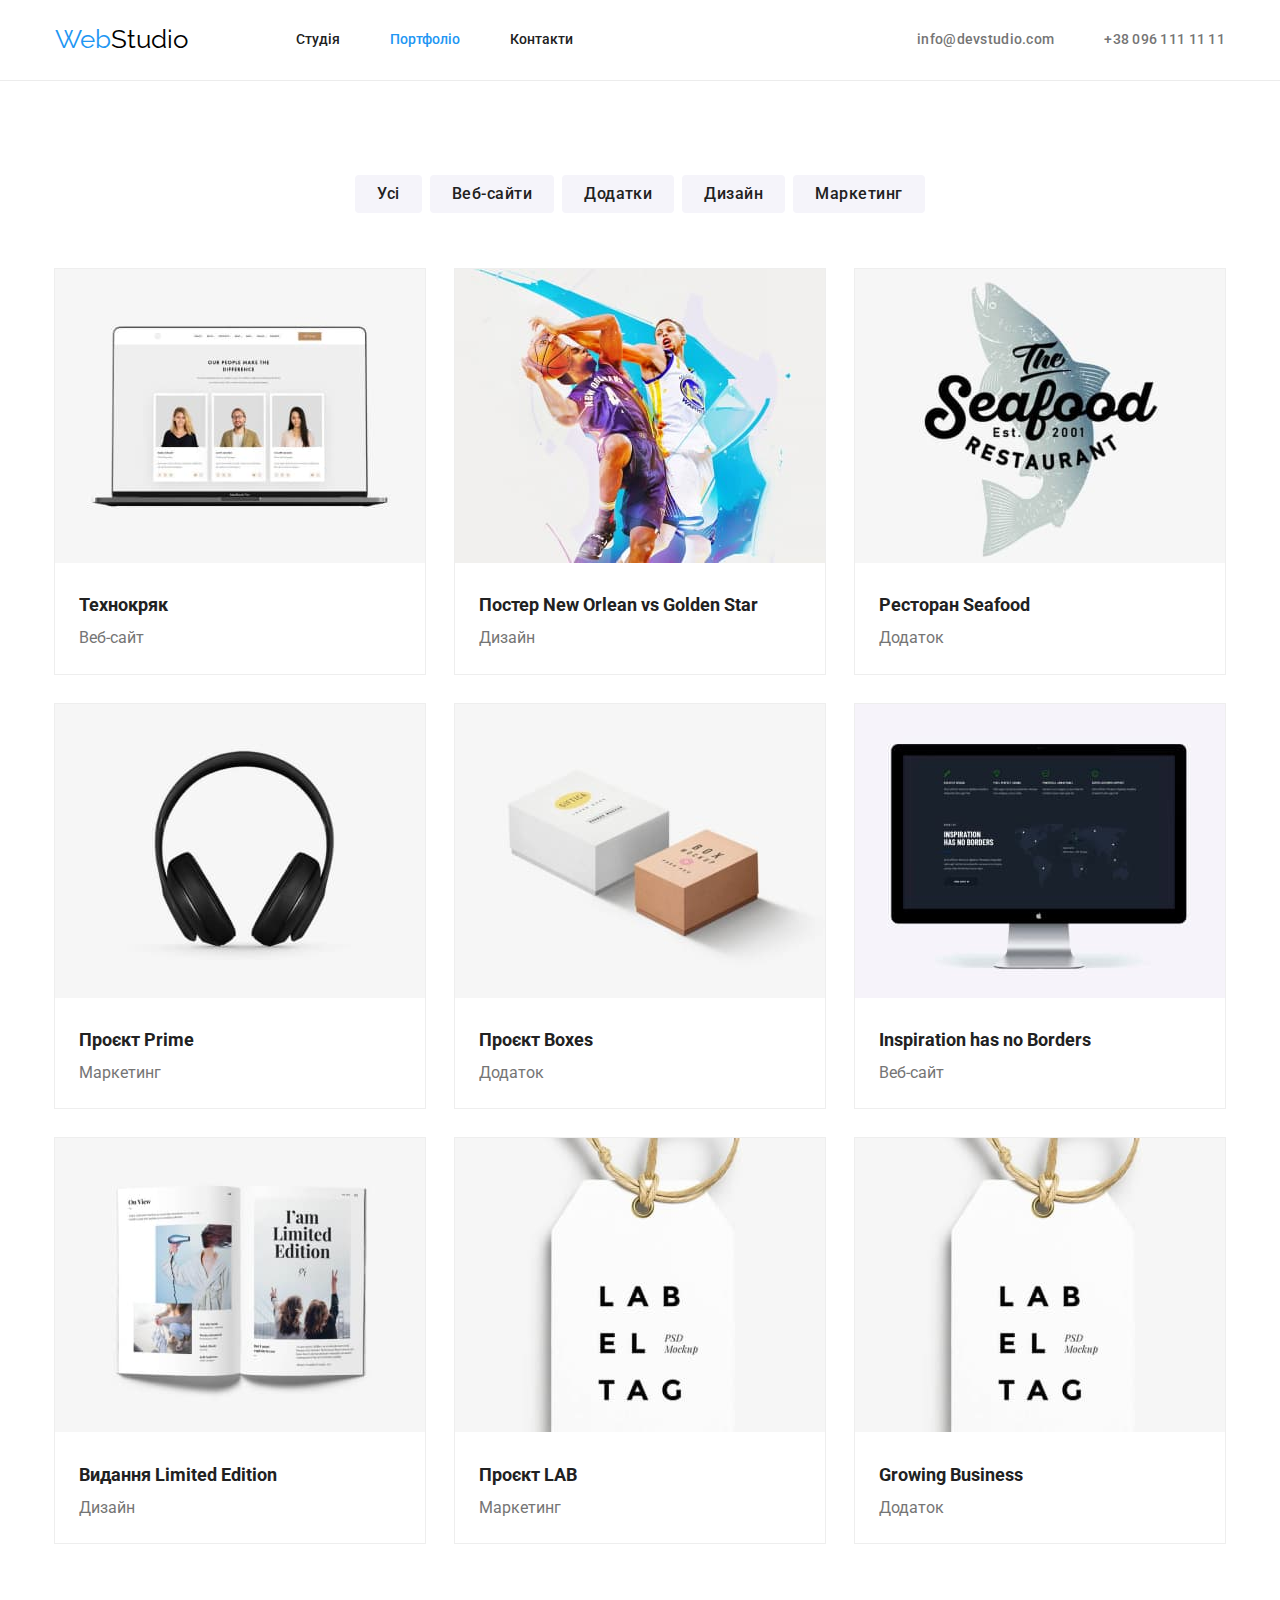
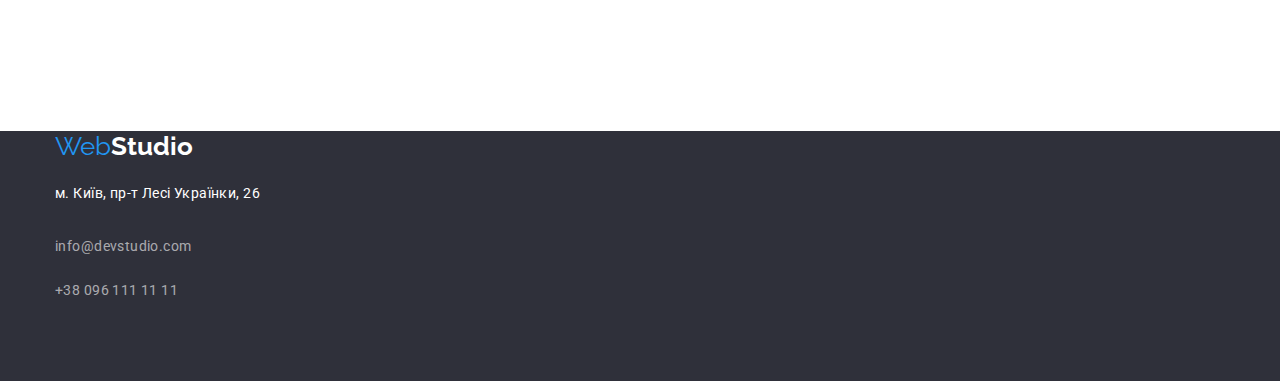
==== commit 3568b177: "HW3_done_bez_footera" ====
--- a/portfolio.html
+++ b/portfolio.html
@@ -126,18 +126,20 @@
         <address class="adress">
             м. Київ, пр-т Лесі Українки, 26
         </address>
+    
         
-        <address class="footer-adress">
+        <address class="adress">
             <a href="mailto:info@devstudio.com">
-                info@devstudio.com
+                <span class="footer-adress">info@devstudio.com</span>
             </a>
-            <br>
-            <a href="tel:+380961111111">
-                +38 096 111 11 11
-            </a>
+            <address class="adress">
+                <a href="tel:+380961111111">
+                    <span class="footer-adress">+38 096 111 11 11</span>
+                </a>
+            </address>
+            
         </address>
-    </div>
-        
+    </div>      
     </footer>
 </body>
 
--- a/css/styles.css
+++ b/css/styles.css
@@ -23,6 +23,10 @@
     margin-bottom: 0;
 }
 
+h3 {
+    margin-top: 0;
+}
+
 :root {
     --primary-text-color: #212121;
     --secondary-text-color: #757575;
@@ -147,11 +151,7 @@
     align-items: center;
     flex-direction:column;
     justify-content:center;
-    padding-bottom: 200px;
-    padding-top: 200px;
-    
-    
-        
+            
 }
 
 
@@ -219,6 +219,10 @@
        
 }
 
+.sections-item {
+    width: 270px;
+}
+
 
 .section-tittle {
     margin-top: 0;
@@ -238,9 +242,9 @@
    
 font-size: 14px;
 line-height: 1.71;
-/* or 171% */
 letter-spacing: 0.03em;
-color: #757575;  
+color: #757575; 
+ 
 }
 
 /* Блок з Фото */
@@ -314,18 +318,20 @@
         line-height: 1.2;
         letter-spacing: 0.03em;
         color: #757575;
-        margin-bottom: 20px;
+        
     }
 
 /* Футер */
 .footer {
     padding-bottom: 60px;
-    margin-top: 60px;
+    
     color: #FFFFFF;
     background: #2F303A;
     
 
    }
+
+
 .adress {
     margin-top: 20px;
     font-family: 'Roboto';
@@ -338,17 +344,23 @@
 }
 
 .footer-adress {
-
+    
+        margin-top: 9px;
     color: rgba(255, 255, 255, 0.6);
-    padding-bottom: 9px
     font-family: 'Roboto';
     font-style: normal;
     font-weight: 400;
     font-size: 14px;
-    line-height: 24px;
+    line-height: 1.71;
     letter-spacing: 0.03em;
     
-}   
+}  
+
+.footer-adress:hover {
+    background-color: var(--accent-color)
+}
+
+
 .logo-footer {
     font-family: 'Raleway';
 font-style: normal;
@@ -358,6 +370,7 @@
 color: #FFF;
 
 }
+
 /* Портфоліо Блок Нав */
 
 .section-nav {
@@ -369,7 +382,7 @@
 .section-items {
     display: flex;
     justify-content:center;
-    padding-bottom: 56px;
+    margin-bottom: 56px;
     gap: 8px;
 
 }
@@ -386,7 +399,7 @@
 line-height: 1.6;
 text-align: center;
 letter-spacing: 0.03em;
-
+border-width: 0;
 color: #212121;
 } 
 
@@ -423,7 +436,7 @@
      
         font-weight: 700;
         font-size: 18px;
-        line-height: 1.2;
+        line-height: 2;
           
         
     
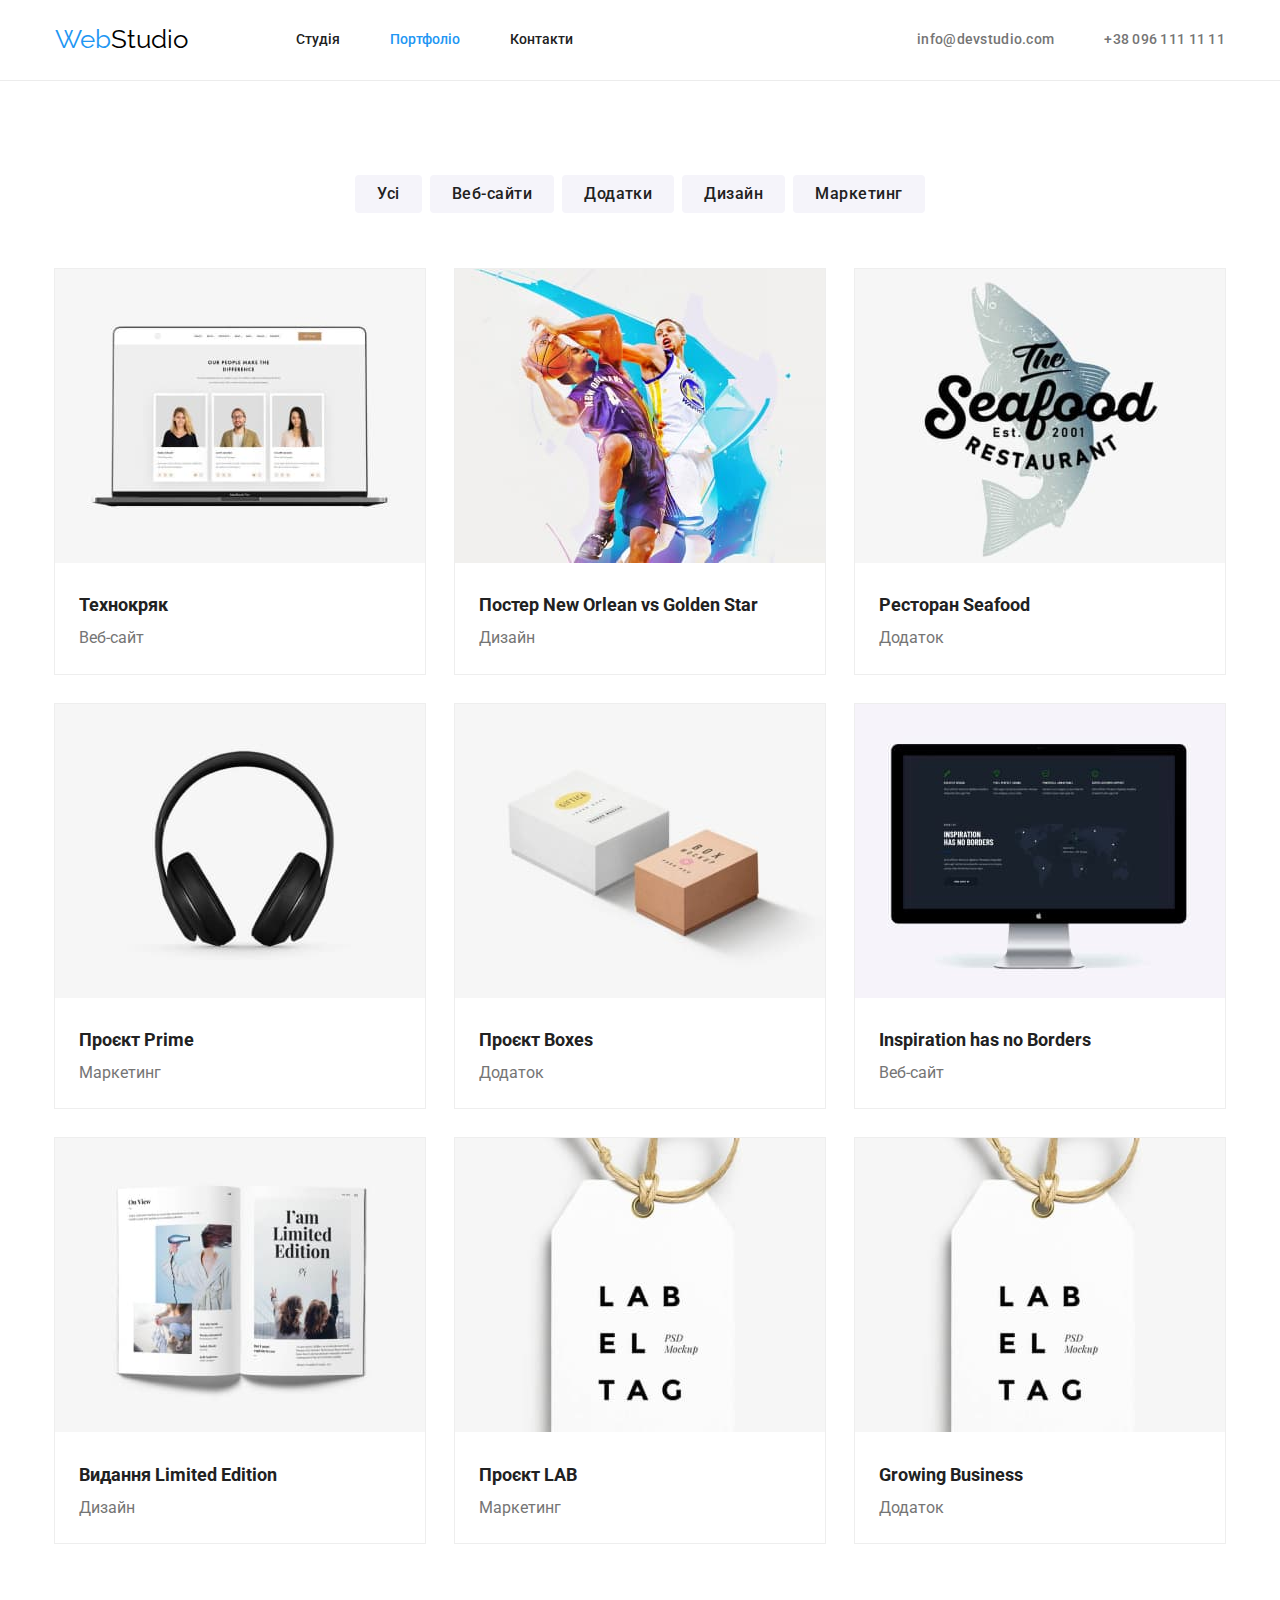
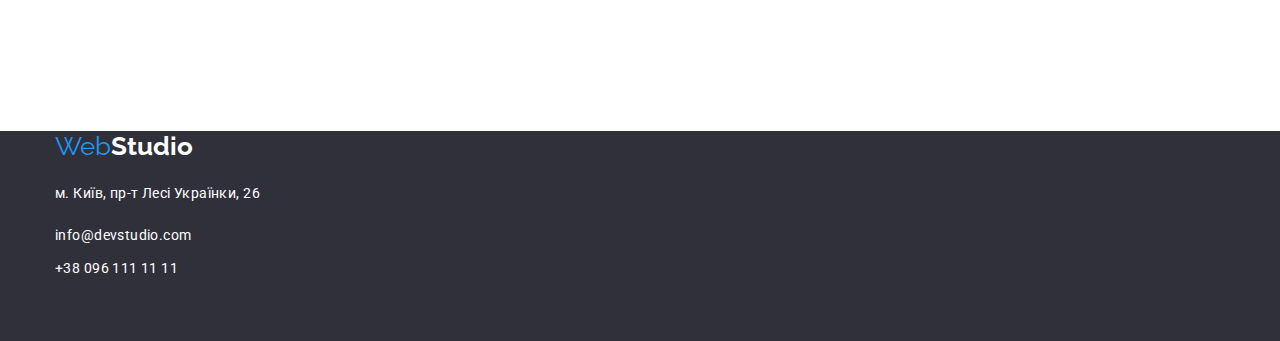
==== commit 7f66bc8a: "HW3_z_footer" ====
--- a/portfolio.html
+++ b/portfolio.html
@@ -123,21 +123,12 @@
     <footer class="footer">
         <div class="container">
             <a class="logo-link" href="/index.html">Web<span class="logo-footer">Studio</span></a>
-        <address class="adress">
-            м. Київ, пр-т Лесі Українки, 26
-        </address>
-    
-        
-        <address class="adress">
-            <a href="mailto:info@devstudio.com">
-                <span class="footer-adress">info@devstudio.com</span>
-            </a>
-            <address class="adress">
-                <a href="tel:+380961111111">
-                    <span class="footer-adress">+38 096 111 11 11</span>
-                </a>
-            </address>
-            
+        <address>
+           <ul class="list">
+            <li class="adress">м. Київ, пр-т Лесі Українки, 26</li>
+            <li class="footer-adress"><a href="mailto:info@devstudio.com">info@devstudio.com</a></li>
+            <li class="footer-adress"><a href="tel:+380961111111">+38 096 111 11 11</a></li>
+           </ul> 
         </address>
     </div>      
     </footer>
--- a/css/styles.css
+++ b/css/styles.css
@@ -15,6 +15,10 @@
     margin: 0;
 }
 
+.list a{
+    color: #FFFFFF;
+    text-decoration: none;
+}
 h1,
 h2,
 p,
@@ -345,7 +349,7 @@
 
 .footer-adress {
     
-        margin-top: 9px;
+    margin-top: 9px;
     color: rgba(255, 255, 255, 0.6);
     font-family: 'Roboto';
     font-style: normal;
@@ -353,11 +357,12 @@
     font-size: 14px;
     line-height: 1.71;
     letter-spacing: 0.03em;
+    width: max-content;
     
 }  
 
 .footer-adress:hover {
-    background-color: var(--accent-color)
+    background-color: var(--accent-color);
 }
 
 
